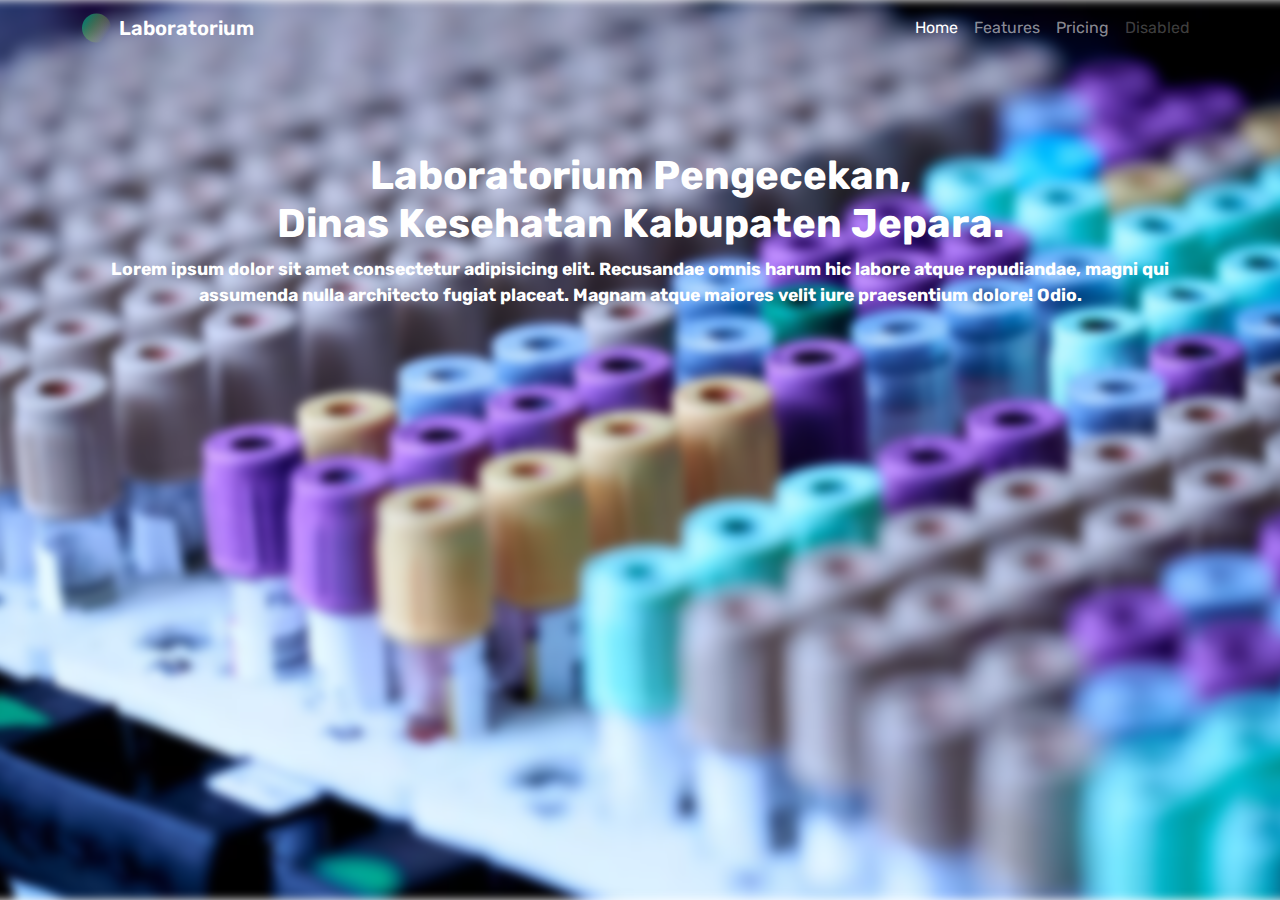
==== index.html @ 3683087e "initial commit" ====
<!DOCTYPE html>
<html lang="en">

<head>
  <meta charset="UTF-8">
  <meta http-equiv="X-UA-Compatible" content="IE=edge">
  <meta name="viewport" content="width=device-width, initial-scale=1.0">
  <!-- Rubik Fonts -->
  <link rel="preconnect" href="https://fonts.googleapis.com">
  <link rel="preconnect" href="https://fonts.gstatic.com" crossorigin>
  <link href="https://fonts.googleapis.com/css2?family=Rubik:wght@300;400;500;600;700;800;900&display=swap"
    rel="stylesheet">
  <!-- Bootstrap -->
  <link rel="stylesheet" href="./assets/vendor/bootstrap/css/bootstrap.min.css">
  <!-- Custom Style -->
  <link rel="stylesheet" href="./assets/css/landing-page/style.css">
  <title>Labo</title>
</head>

<body>
  <header>
    <!-- Navbar -->
    <nav class="navbar navbar-expand-lg navbar-dark mb-lg-5">
      <div class="container">
        <a class="navbar-brand" href="#">
          <img src="./assets/images/landing-page/app-logo.svg" alt="Logo">
          <span>Laboratorium</span>
        </a>
        <button class="navbar-toggler" type="button" data-bs-toggle="collapse" data-bs-target="#navbarNav"
          aria-controls="navbarNav" aria-expanded="false" aria-label="Toggle navigation">
          <span class="navbar-toggler-icon"></span>
        </button>
        <div class="collapse navbar-collapse" id="navbarNav">
          <ul class="navbar-nav ms-auto">
            <li class="nav-item">
              <a class="nav-link active" aria-current="page" href="#">Home</a>
            </li>
            <li class="nav-item">
              <a class="nav-link" href="#">Features</a>
            </li>
            <li class="nav-item">
              <a class="nav-link" href="#">Pricing</a>
            </li>
            <li class="nav-item">
              <a class="nav-link disabled">Disabled</a>
            </li>
          </ul>
        </div>
      </div>
    </nav>
    <!-- Home -->
    <div class="container">
      <div class="row">
        <div class="col-12 mt-lg-5">
          <div class="text-center">
            <h1 class="mb-0">Laboratorium Pengecekan,</h1>
            <h1>Dinas Kesehatan Kabupaten Jepara.</h1>
            <p>Lorem ipsum dolor sit amet consectetur adipisicing elit. Recusandae omnis harum hic labore atque repudiandae, magni qui assumenda nulla architecto fugiat placeat. Magnam atque maiores velit iure praesentium dolore! Odio.</p>
          </div>
        </div>
      </div>
    </div>
  </header>

  <!-- Bootstrap -->
  <script src="./assets/vendor/bootstrap/js/bootstrap.bundle.min.js"></script>
  <!-- Custom Script -->
  <script src="./assets/js/landing-page/script.js"></script>
</body>

</html>
---- assets/css/landing-page/style.css ----
body {
  font-family: "Rubik", sans-serif;
  color: #292D32;
}

header {
  width: 100%;
  height: 100vh;
  background: url("../../images/landing-page/header.svg");
  background-repeat: no-repeat;
  background-size: cover;
  background-position: center center;
}

header .navbar .navbar-brand {
  font-weight: 600;
  display: flex;
  gap: .5rem;
}

header h1 {
  font-size: 2.5rem;
  font-weight: 700;
  color: #fff;
}

header p {
  font-size: 1.1rem;
  font-weight: 700;
  color: #fff;
}
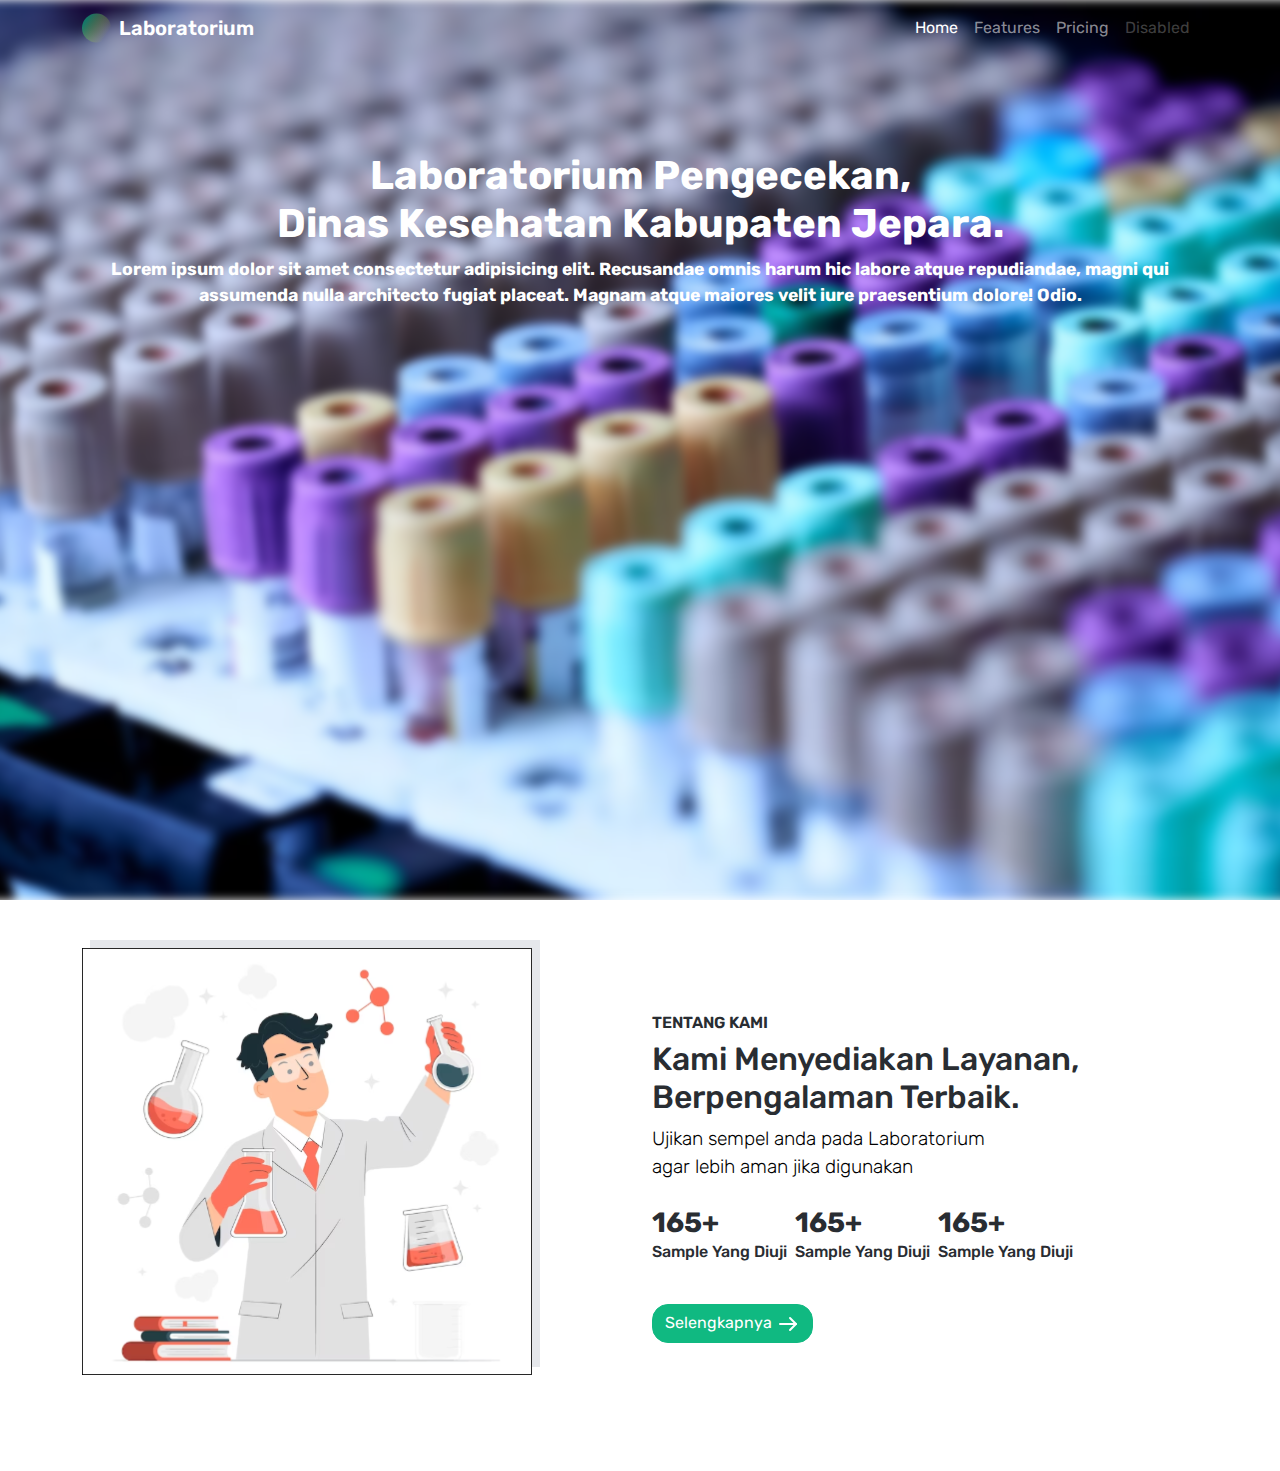
==== commit 43aa8116: "feat: about-us component" ====
--- a/index.html
+++ b/index.html
@@ -55,12 +55,53 @@
           <div class="text-center">
             <h1 class="mb-0">Laboratorium Pengecekan,</h1>
             <h1>Dinas Kesehatan Kabupaten Jepara.</h1>
-            <p>Lorem ipsum dolor sit amet consectetur adipisicing elit. Recusandae omnis harum hic labore atque repudiandae, magni qui assumenda nulla architecto fugiat placeat. Magnam atque maiores velit iure praesentium dolore! Odio.</p>
+            <p>Lorem ipsum dolor sit amet consectetur adipisicing elit. Recusandae omnis harum hic labore atque
+              repudiandae, magni qui assumenda nulla architecto fugiat placeat. Magnam atque maiores velit iure
+              praesentium dolore! Odio.</p>
           </div>
         </div>
       </div>
     </div>
   </header>
+
+  <section id="about-us" class="p-5">
+    <div class="container">
+      <div class="row align-items-center">
+        <div class="col-12 col-lg-6 mb-5">
+          <img src="./assets/images/landing-page/about-us-1.svg" class="img-fluid shadow-solid" width="450"
+            alt="About Us">
+        </div>
+        <div class="col-12 col-lg-6 mb-3">
+          <h3 class="page-title">Tentang Kami</h3>
+          <h2 class="title">Kami Menyediakan Layanan, Berpengalaman Terbaik. </h2>
+          <p class="lead">Ujikan sempel anda pada Laboratorium</p>
+          <p class="lead"> agar lebih aman jika digunakan</p>
+          <div class="stats my-4">
+            <div class="box">
+              <h3 class="value">165+</h3>
+              <p class="title">Sample Yang Diuji</p>
+            </div>
+            <div class="box">
+              <h3 class="value">165+</h3>
+              <p class="title">Sample Yang Diuji</p>
+            </div>
+            <div class="box">
+              <h3 class="value">165+</h3>
+              <p class="title">Sample Yang Diuji</p>
+            </div>
+          </div>
+          <button class="btn btn-primary rounded">
+            <span>Selengkapnya</span>
+            <svg xmlns="http://www.w3.org/2000/svg" width="24" height="24" viewBox="0 0 24 24" fill="none">
+              <path d="M20 12L4 12" stroke="#fff" stroke-width="2" stroke-linecap="round" stroke-linejoin="round" />
+              <path d="M14 18L19.9375 12.0625V12.0625C19.972 12.028 19.972 11.972 19.9375 11.9375V11.9375L14 6"
+                stroke="#fff" stroke-width="2" stroke-linecap="round" stroke-linejoin="round" />
+            </svg>
+          </button>
+        </div>
+      </div>
+    </div>
+  </section>
 
   <!-- Bootstrap -->
   <script src="./assets/vendor/bootstrap/js/bootstrap.bundle.min.js"></script>
--- a/assets/css/landing-page/style.css
+++ b/assets/css/landing-page/style.css
@@ -28,4 +28,64 @@
   font-size: 1.1rem;
   font-weight: 700;
   color: #fff;
+}
+
+#about-us img {
+  box-shadow: 8px -8px #E5E7EB;
+  transition: .5s;
+}
+
+#about-us img:hover {
+  box-shadow: 8px 8px #d7d7d7;
+}
+
+#about-us .page-title {
+  font-size: 1rem;
+  text-transform: uppercase;
+  font-weight: 600;
+}
+
+#about-us .lead {
+  margin-bottom: 0;
+  color: #010101;
+  font-size: 1.2rem;
+}
+
+#about-us .stats {
+  display: flex;
+  gap: .5rem;
+}
+
+#about-us .stats .box {
+  display: flex;
+  flex-direction: column;
+}
+
+#about-us .stats .box .value {
+  margin-bottom: 0;
+  font-weight: 700;
+}
+
+#about-us .stats .box .title {
+  font-weight: 500;
+}
+
+
+.btn-primary {
+  --bs-btn-bg: #10B981;
+  --bs-btn-border-color: #10B981;
+  --bs-btn-hover-bg: #10B981;
+  --bs-btn-hover-border-color: #10B981;
+  --bs-btn-active-bg: #10B981;
+  --bs-btn-active-border-color: #10B981;
+  border-radius: 1rem !important;
+  transition: .5s;
+}
+
+.btn-primary:hover {
+  box-shadow: 2px 2px 5px rgba(16, 185, 129, .5);
+}
+
+.btn-primary:focus {
+  border-radius: 0 !important;
 }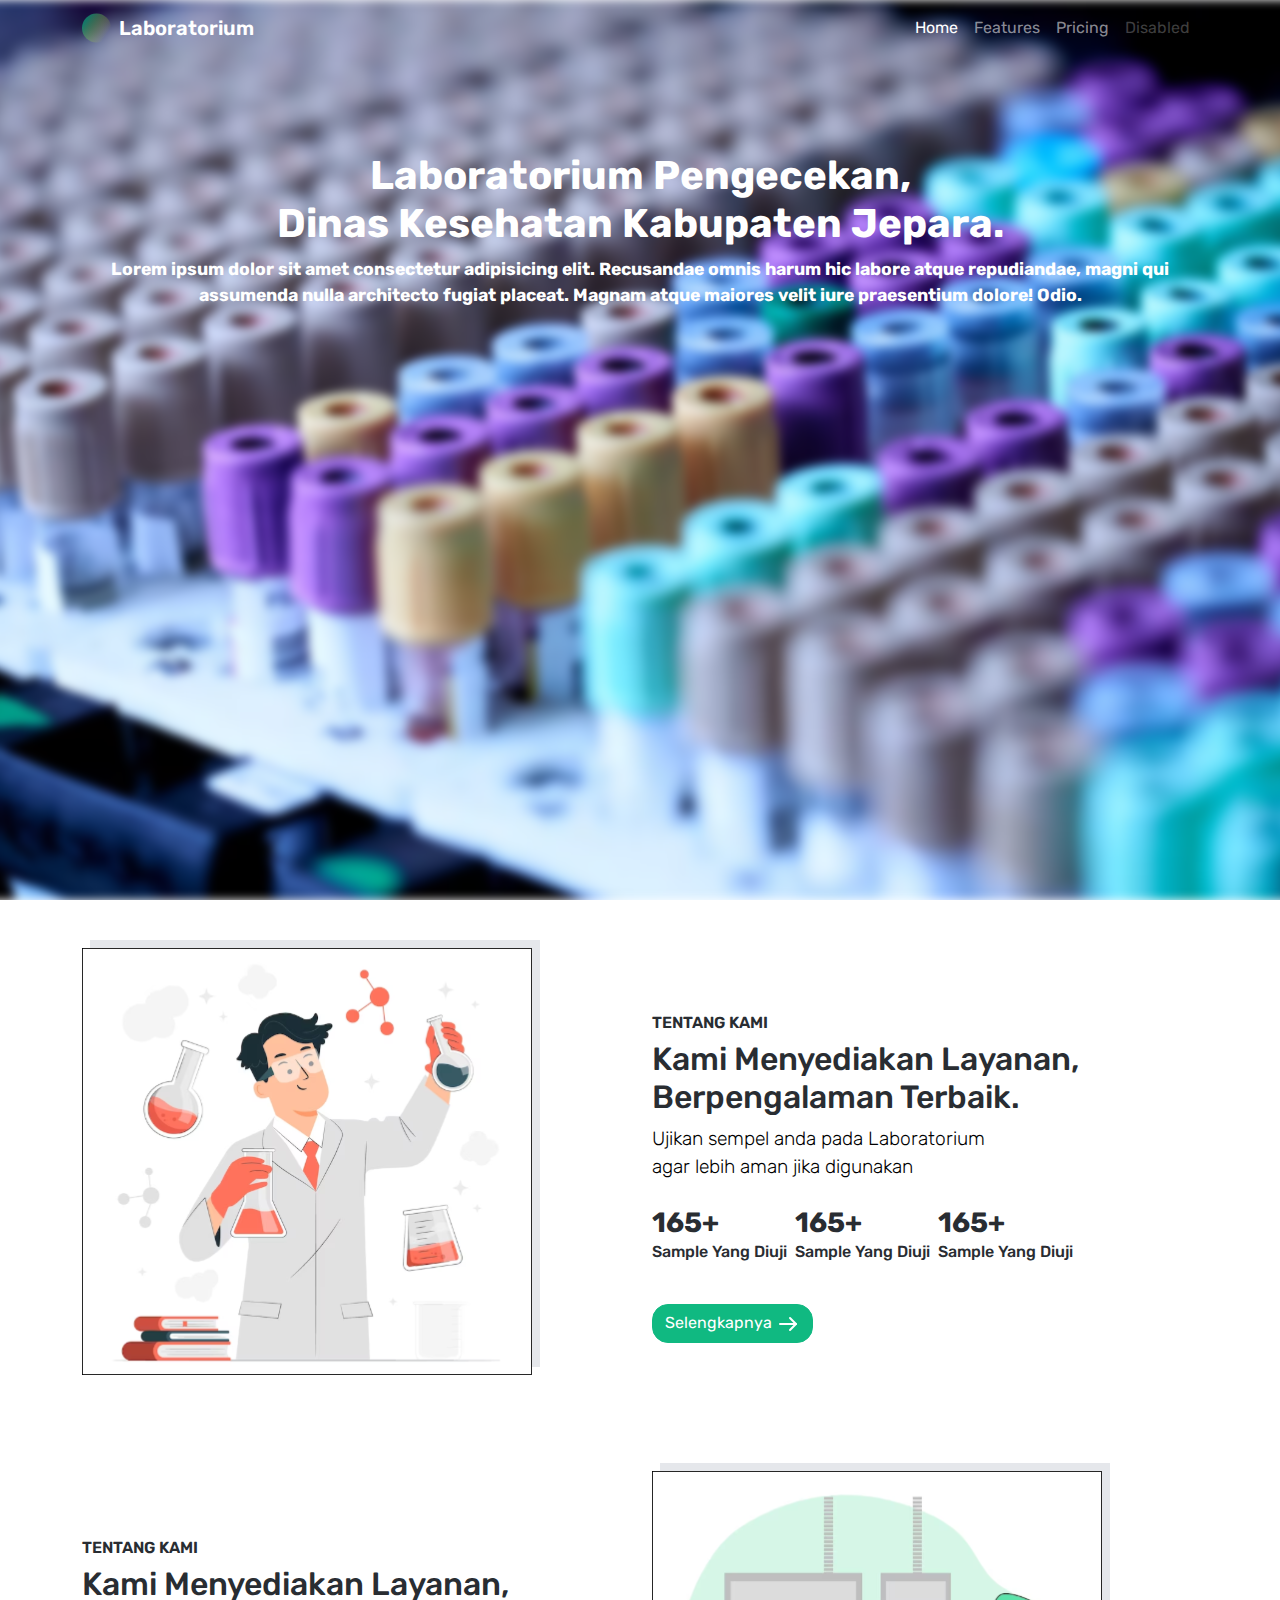
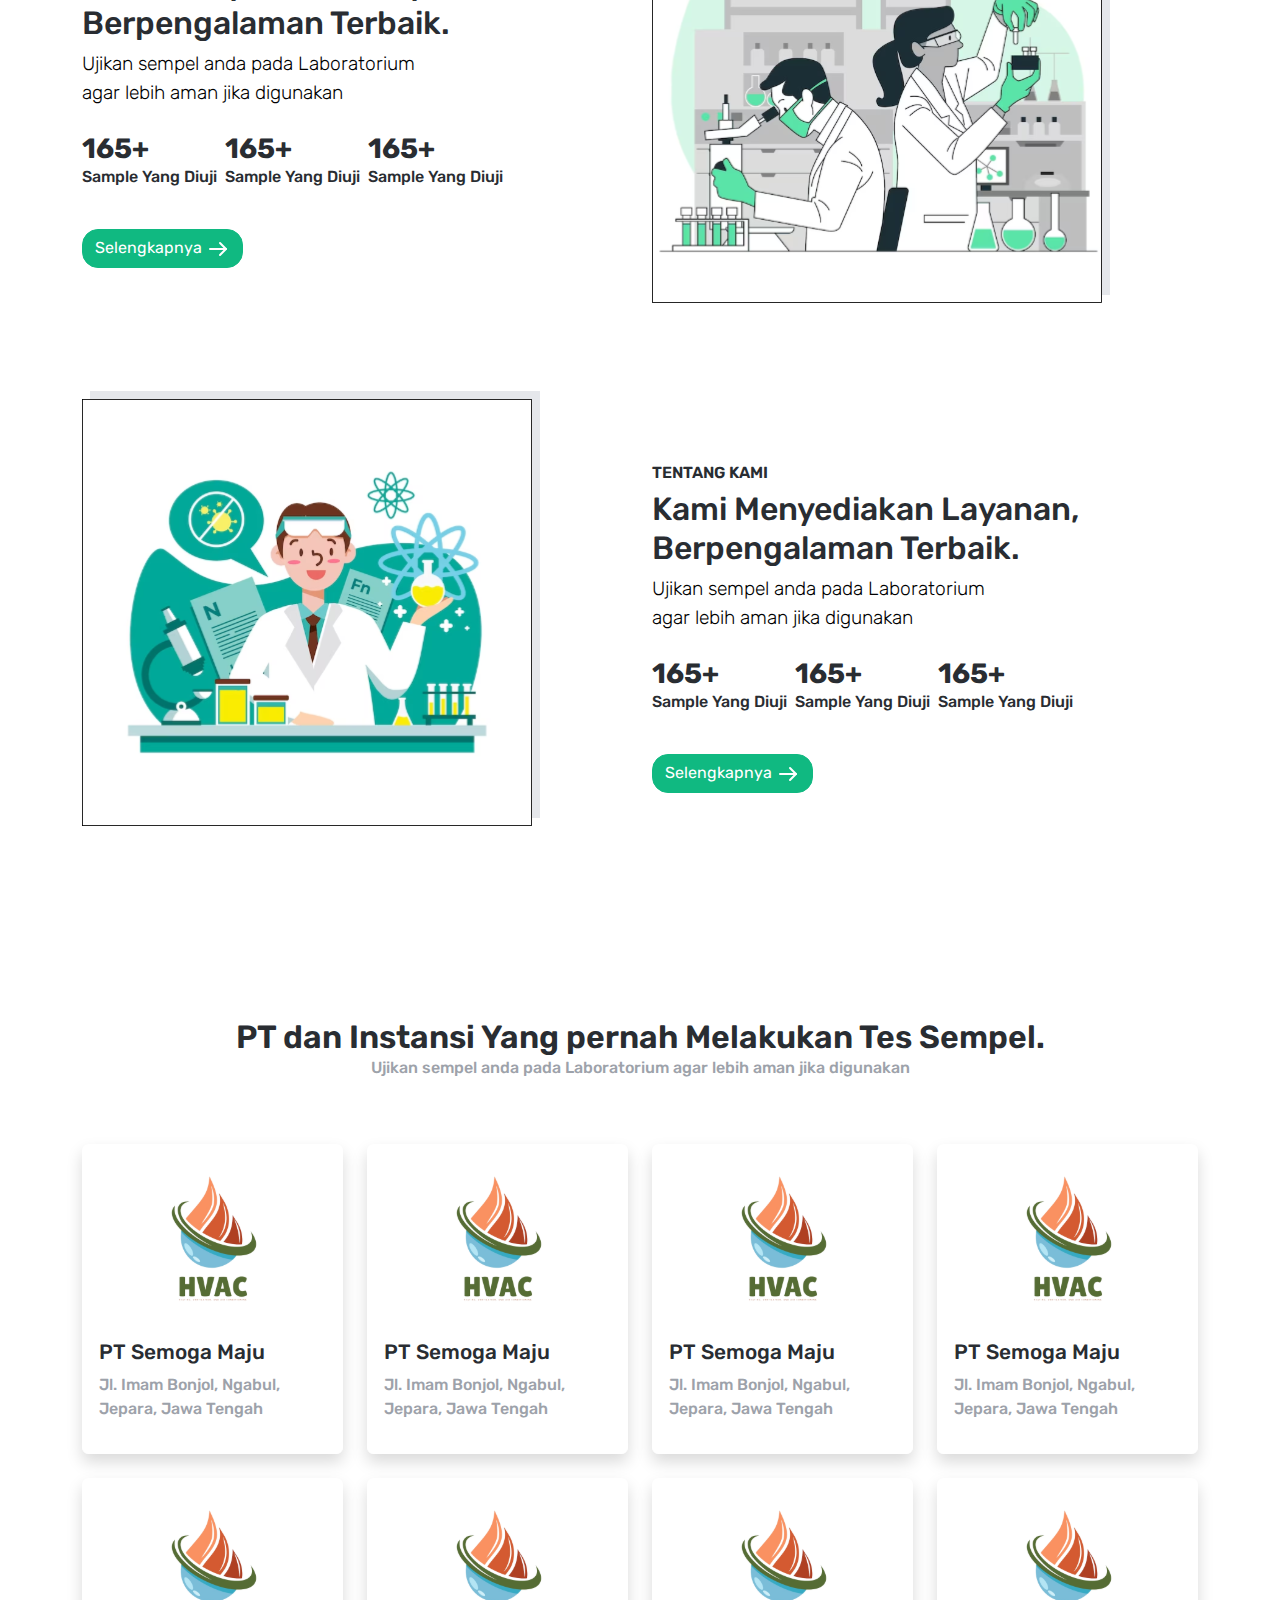
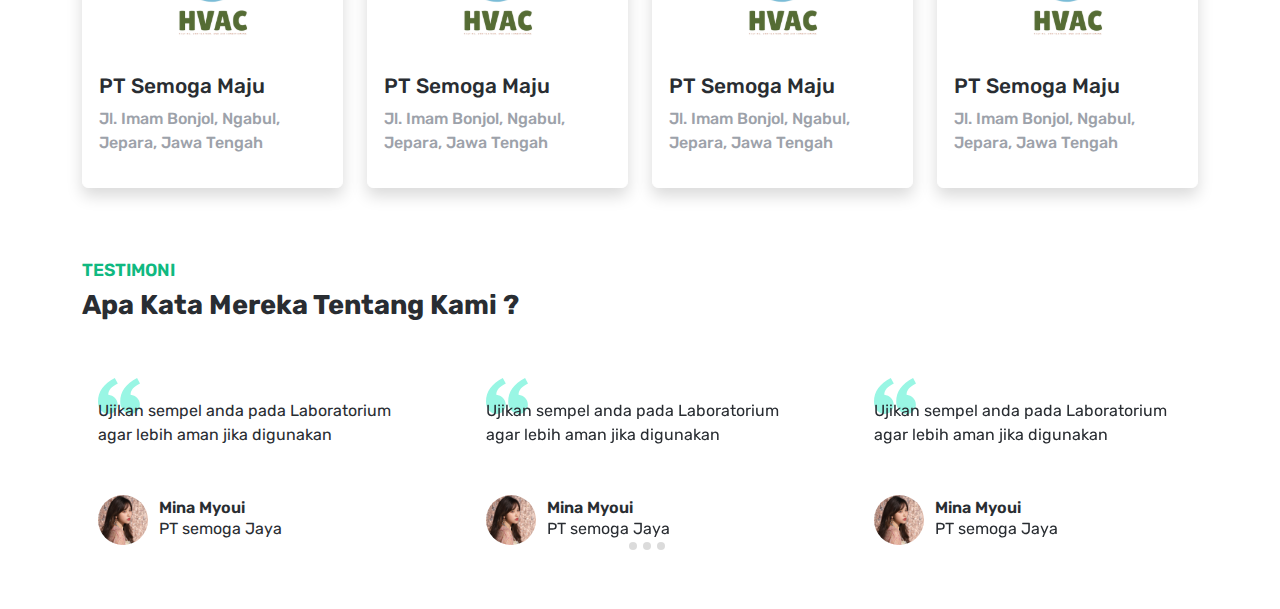
==== commit 002b6c9c: "feat: testimoni" ====
--- a/index.html
+++ b/index.html
@@ -12,8 +12,10 @@
     rel="stylesheet">
   <!-- Bootstrap -->
   <link rel="stylesheet" href="./assets/vendor/bootstrap/css/bootstrap.min.css">
+  <!-- Splide JS -->
+  <link rel="stylesheet" href="./assets/vendor/splide/dist/css/splide.min.css">
   <!-- Custom Style -->
-  <link rel="stylesheet" href="./assets/css/landing-page/style.css">
+  <link rel="stylesheet" href="./assets/css/style.css">
   <title>Labo</title>
 </head>
 
@@ -23,7 +25,7 @@
     <nav class="navbar navbar-expand-lg navbar-dark mb-lg-5">
       <div class="container">
         <a class="navbar-brand" href="#">
-          <img src="./assets/images/landing-page/app-logo.svg" alt="Logo">
+          <img src="./assets/images/app-logo.svg" alt="Logo">
           <span>Laboratorium</span>
         </a>
         <button class="navbar-toggler" type="button" data-bs-toggle="collapse" data-bs-target="#navbarNav"
@@ -66,10 +68,9 @@
 
   <section id="about-us" class="p-5">
     <div class="container">
-      <div class="row align-items-center">
+      <div class="row align-items-center mb-5">
         <div class="col-12 col-lg-6 mb-5">
-          <img src="./assets/images/landing-page/about-us-1.svg" class="img-fluid shadow-solid" width="450"
-            alt="About Us">
+          <img src="./assets/images/about-us-1.svg" class="img-fluid shadow-solid" width="450" alt="About Us">
         </div>
         <div class="col-12 col-lg-6 mb-3">
           <h3 class="page-title">Tentang Kami</h3>
@@ -100,13 +101,254 @@
           </button>
         </div>
       </div>
+      <div class="row align-items-center mb-5">
+        <div class="col-12 col-lg-6 mb-3">
+          <h3 class="page-title">Tentang Kami</h3>
+          <h2 class="title">Kami Menyediakan Layanan, Berpengalaman Terbaik. </h2>
+          <p class="lead">Ujikan sempel anda pada Laboratorium</p>
+          <p class="lead"> agar lebih aman jika digunakan</p>
+          <div class="stats my-4">
+            <div class="box">
+              <h3 class="value">165+</h3>
+              <p class="title">Sample Yang Diuji</p>
+            </div>
+            <div class="box">
+              <h3 class="value">165+</h3>
+              <p class="title">Sample Yang Diuji</p>
+            </div>
+            <div class="box">
+              <h3 class="value">165+</h3>
+              <p class="title">Sample Yang Diuji</p>
+            </div>
+          </div>
+          <button class="btn btn-primary rounded">
+            <span>Selengkapnya</span>
+            <svg xmlns="http://www.w3.org/2000/svg" width="24" height="24" viewBox="0 0 24 24" fill="none">
+              <path d="M20 12L4 12" stroke="#fff" stroke-width="2" stroke-linecap="round" stroke-linejoin="round" />
+              <path d="M14 18L19.9375 12.0625V12.0625C19.972 12.028 19.972 11.972 19.9375 11.9375V11.9375L14 6"
+                stroke="#fff" stroke-width="2" stroke-linecap="round" stroke-linejoin="round" />
+            </svg>
+          </button>
+        </div>
+        <div class="col-12 col-lg-6 mb-5">
+          <img src="./assets/images/about-us-2.svg" class="img-fluid shadow-solid" width="450" alt="About Us">
+        </div>
+      </div>
+      <div class="row align-items-center mb-5">
+        <div class="col-12 col-lg-6 mb-5">
+          <img src="./assets/images/about-us-3.svg" class="img-fluid shadow-solid" width="450" alt="About Us">
+        </div>
+        <div class="col-12 col-lg-6 mb-3">
+          <h3 class="page-title">Tentang Kami</h3>
+          <h2 class="title">Kami Menyediakan Layanan, Berpengalaman Terbaik. </h2>
+          <p class="lead">Ujikan sempel anda pada Laboratorium</p>
+          <p class="lead"> agar lebih aman jika digunakan</p>
+          <div class="stats my-4">
+            <div class="box">
+              <h3 class="value">165+</h3>
+              <p class="title">Sample Yang Diuji</p>
+            </div>
+            <div class="box">
+              <h3 class="value">165+</h3>
+              <p class="title">Sample Yang Diuji</p>
+            </div>
+            <div class="box">
+              <h3 class="value">165+</h3>
+              <p class="title">Sample Yang Diuji</p>
+            </div>
+          </div>
+          <button class="btn btn-primary rounded">
+            <span>Selengkapnya</span>
+            <svg xmlns="http://www.w3.org/2000/svg" width="24" height="24" viewBox="0 0 24 24" fill="none">
+              <path d="M20 12L4 12" stroke="#fff" stroke-width="2" stroke-linecap="round" stroke-linejoin="round" />
+              <path d="M14 18L19.9375 12.0625V12.0625C19.972 12.028 19.972 11.972 19.9375 11.9375V11.9375L14 6"
+                stroke="#fff" stroke-width="2" stroke-linecap="round" stroke-linejoin="round" />
+            </svg>
+          </button>
+        </div>
+      </div>
     </div>
   </section>
 
+  <section id="trusted-by">
+    <div class="container my-5">
+      <div class="row">
+        <div class="col-12 mb-5">
+          <div class="text-center">
+            <h2 class="page-title">PT dan Instansi Yang pernah Melakukan Tes Sempel.</h2>
+            <p class="page-lead">Ujikan sempel anda pada Laboratorium agar lebih aman jika digunakan</p>
+          </div>
+        </div>
+        <div class="col-12 col-lg-3 mb-4">
+          <div class="card shadow">
+            <div class="card-body">
+              <div class="text-center mb-4">
+                <img src="./assets/images/company-logo.svg" class="img-fluid" alt="Company Logo">
+              </div>
+              <h3 class="title">PT Semoga Maju</h3>
+              <p class="lead">Jl. Imam Bonjol, Ngabul, Jepara, Jawa Tengah</p>
+            </div>
+          </div>
+        </div>
+        <div class="col-12 col-lg-3 mb-4">
+          <div class="card shadow">
+            <div class="card-body">
+              <div class="text-center mb-4">
+                <img src="./assets/images/company-logo.svg" class="img-fluid" alt="Company Logo">
+              </div>
+              <h3 class="title">PT Semoga Maju</h3>
+              <p class="lead">Jl. Imam Bonjol, Ngabul, Jepara, Jawa Tengah</p>
+            </div>
+          </div>
+        </div>
+        <div class="col-12 col-lg-3 mb-4">
+          <div class="card shadow">
+            <div class="card-body">
+              <div class="text-center mb-4">
+                <img src="./assets/images/company-logo.svg" class="img-fluid" alt="Company Logo">
+              </div>
+              <h3 class="title">PT Semoga Maju</h3>
+              <p class="lead">Jl. Imam Bonjol, Ngabul, Jepara, Jawa Tengah</p>
+            </div>
+          </div>
+        </div>
+        <div class="col-12 col-lg-3 mb-4">
+          <div class="card shadow">
+            <div class="card-body">
+              <div class="text-center mb-4">
+                <img src="./assets/images/company-logo.svg" class="img-fluid" alt="Company Logo">
+              </div>
+              <h3 class="title">PT Semoga Maju</h3>
+              <p class="lead">Jl. Imam Bonjol, Ngabul, Jepara, Jawa Tengah</p>
+            </div>
+          </div>
+        </div>
+
+        <div class="col-12 col-lg-3 mb-4">
+          <div class="card shadow">
+            <div class="card-body">
+              <div class="text-center mb-4">
+                <img src="./assets/images/company-logo.svg" class="img-fluid" alt="Company Logo">
+              </div>
+              <h3 class="title">PT Semoga Maju</h3>
+              <p class="lead">Jl. Imam Bonjol, Ngabul, Jepara, Jawa Tengah</p>
+            </div>
+          </div>
+        </div>
+        <div class="col-12 col-lg-3 mb-4">
+          <div class="card shadow">
+            <div class="card-body">
+              <div class="text-center mb-4">
+                <img src="./assets/images/company-logo.svg" class="img-fluid" alt="Company Logo">
+              </div>
+              <h3 class="title">PT Semoga Maju</h3>
+              <p class="lead">Jl. Imam Bonjol, Ngabul, Jepara, Jawa Tengah</p>
+            </div>
+          </div>
+        </div>
+        <div class="col-12 col-lg-3">
+          <div class="card shadow">
+            <div class="card-body">
+              <div class="text-center mb-4">
+                <img src="./assets/images/company-logo.svg" class="img-fluid" alt="Company Logo">
+              </div>
+              <h3 class="title">PT Semoga Maju</h3>
+              <p class="lead">Jl. Imam Bonjol, Ngabul, Jepara, Jawa Tengah</p>
+            </div>
+          </div>
+        </div>
+        <div class="col-12 col-lg-3 mb-3">
+          <div class="card shadow">
+            <div class="card-body">
+              <div class="text-center mb-4">
+                <img src="./assets/images/company-logo.svg" class="img-fluid" alt="Company Logo">
+              </div>
+              <h3 class="title">PT Semoga Maju</h3>
+              <p class="lead">Jl. Imam Bonjol, Ngabul, Jepara, Jawa Tengah</p>
+            </div>
+          </div>
+        </div>
+      </div>
+    </div>
+  </section>
+  <section id="testimoni" class="my-5">
+    <div class="container">
+      <div class="row">
+        <div class="col-12 col-lg-6">
+          <h3 class="page-title text-primary">Testimoni</h3>
+          <h4 class="header">Apa Kata Mereka Tentang Kami ?</h4>
+        </div>
+        <div class="col-12 mt-5">
+          <section class="splide" aria-label="Placeholder Example">
+            <div class="splide__arrows"></div>
+            <div class="splide__track">
+              <div class="splide__list">
+                <div class="splide__slide card">
+                  <div class="card-body">
+                    <img src="./assets/images/testimoni.svg" alt="quote" class="quote">
+                    <p>Ujikan sempel anda pada Laboratorium agar lebih aman jika digunakan</p>
+                    <div class="user mt-5">
+                      <img src="./assets/images/user-testimoni.svg" alt="Mina Myoui">
+                      <div class="info">
+                        <h3>Mina Myoui</h3>
+                        <p>PT semoga Jaya</p>
+                      </div>
+                    </div>
+                  </div>
+                </div>
+                <div class="splide__slide card">
+                  <div class="card-body">
+                    <img src="./assets/images/testimoni.svg" alt="quote" class="quote">
+                    <p>Ujikan sempel anda pada Laboratorium agar lebih aman jika digunakan</p>
+                    <div class="user mt-5">
+                      <img src="./assets/images/user-testimoni.svg" alt="Mina Myoui">
+                      <div class="info">
+                        <h3>Mina Myoui</h3>
+                        <p>PT semoga Jaya</p>
+                      </div>
+                    </div>
+                  </div>
+                </div>
+                <div class="splide__slide card">
+                  <div class="card-body">
+                    <img src="./assets/images/testimoni.svg" alt="quote" class="quote">
+                    <p>Ujikan sempel anda pada Laboratorium agar lebih aman jika digunakan</p>
+                    <div class="user mt-5">
+                      <img src="./assets/images/user-testimoni.svg" alt="Mina Myoui">
+                      <div class="info">
+                        <h3>Mina Myoui</h3>
+                        <p>PT semoga Jaya</p>
+                      </div>
+                    </div>
+                  </div>
+                </div>
+                <div class="splide__slide card">
+                  <div class="card-body">
+                    <img src="./assets/images/testimoni.svg" alt="quote" class="quote">
+                    <p>Ujikan sempel anda pada Laboratorium agar lebih aman jika digunakan</p>
+                    <div class="user mt-5">
+                      <img src="./assets/images/user-testimoni.svg" alt="Mina Myoui">
+                      <div class="info">
+                        <h3>Mina Myoui</h3>
+                        <p>PT semoga Jaya</p>
+                      </div>
+                    </div>
+                  </div>
+                </div>
+              </div>
+            </div>
+          </section>
+        </div>
+      </div>
+    </div>
+  </section>
+
   <!-- Bootstrap -->
   <script src="./assets/vendor/bootstrap/js/bootstrap.bundle.min.js"></script>
+  <!-- Splide  -->
+  <script src="./assets/vendor/splide/dist/js/splide.min.js"></script>
   <!-- Custom Script -->
-  <script src="./assets/js/landing-page/script.js"></script>
+  <script src="./assets/js/script.js"></script>
 </body>
 
 </html>--- a/assets/css/style.css
+++ b/assets/css/style.css
@@ -0,0 +1,176 @@
+body {
+  font-family: "Rubik", sans-serif;
+  color: #292D32;
+}
+
+header {
+  width: 100%;
+  height: 100vh;
+  background: url("../images/header.svg");
+  background-repeat: no-repeat;
+  background-size: cover;
+  background-position: center center;
+}
+
+header .navbar .navbar-brand {
+  font-weight: 600;
+  display: flex;
+  gap: .5rem;
+}
+
+header h1 {
+  font-size: 2.5rem;
+  font-weight: 700;
+  color: #fff;
+}
+
+header p {
+  font-size: 1.1rem;
+  font-weight: 700;
+  color: #fff;
+}
+
+#about-us img {
+  box-shadow: 8px -8px #E5E7EB;
+  transition: .5s;
+}
+
+#about-us img:hover {
+  box-shadow: 8px 8px #d7d7d7;
+}
+
+#about-us .page-title {
+  font-size: 1rem;
+  text-transform: uppercase;
+  font-weight: 600;
+}
+
+#about-us .lead {
+  margin-bottom: 0;
+  color: #010101;
+  font-size: 1.2rem;
+}
+
+#about-us .stats {
+  display: flex;
+  gap: .5rem;
+}
+
+#about-us .stats .box {
+  display: flex;
+  flex-direction: column;
+}
+
+#about-us .stats .box .value {
+  margin-bottom: 0;
+  font-weight: 700;
+}
+
+#about-us .stats .box .title {
+  font-weight: 500;
+}
+
+
+.btn-primary {
+  --bs-btn-bg: #10B981;
+  --bs-btn-border-color: #10B981;
+  --bs-btn-hover-bg: #10B981;
+  --bs-btn-hover-border-color: #10B981;
+  --bs-btn-active-bg: #10B981;
+  --bs-btn-active-border-color: #10B981;
+  border-radius: 1rem !important;
+  transition: .5s;
+}
+
+.btn-primary:hover {
+  box-shadow: 2px 2px 5px rgba(16, 185, 129, .5);
+}
+
+.btn-primary:focus {
+  border-radius: 0 !important;
+}
+
+#trusted-by .page-title {
+  font-weight: 600;
+  margin: 0;
+}
+
+#trusted-by .page-lead {
+  color: #9DA2AA;
+  font-weight: 500;
+}
+
+#trusted-by .title {
+  font-size: 1.3rem;
+}
+
+#trusted-by .lead {
+  font-size: 1rem;
+  font-weight: 500;
+  color: #9DA2AA;
+}
+
+#trusted-by .card {
+  transition: .5s;
+  border: 1px solid #fff;
+}
+
+#trusted-by .card:hover {
+  box-shadow: 5px 5px 0 1px #E5E7EB !important;
+  border: 1px solid #10B981 !important;
+}
+
+#testimoni .page-title {
+  font-size: 1.1rem;
+  font-weight: 600;
+  text-transform: uppercase;
+  color: #10B981 !important;
+}
+
+#testimoni .header {
+  font-weight: 700;
+  font-size: 1.7rem;
+}
+
+.splide__slide.card {
+  position: relative;
+  border: 0;
+}
+
+.splide__slide.card img.quote {
+  position: absolute;
+  top: 0;
+  z-index: 99;
+  left: 16px;
+}
+
+.splide__slide.card p {
+  position: relative;
+  z-index: 999;
+  margin-top: .3rem;
+}
+
+#testimoni .user {
+  display: flex;
+  align-items: center;
+  gap: .7rem;
+}
+
+#testimoni .user img {
+  width: 50px;
+}
+
+#testimoni .user .info {
+  display: flex;
+  flex-direction: column;
+}
+
+#testimoni .user .info h3 {
+  font-size: 1rem;
+  font-weight: 600;
+  margin-bottom: 0 !important;
+}
+
+#testimoni .user .info p {
+  margin: 0;
+}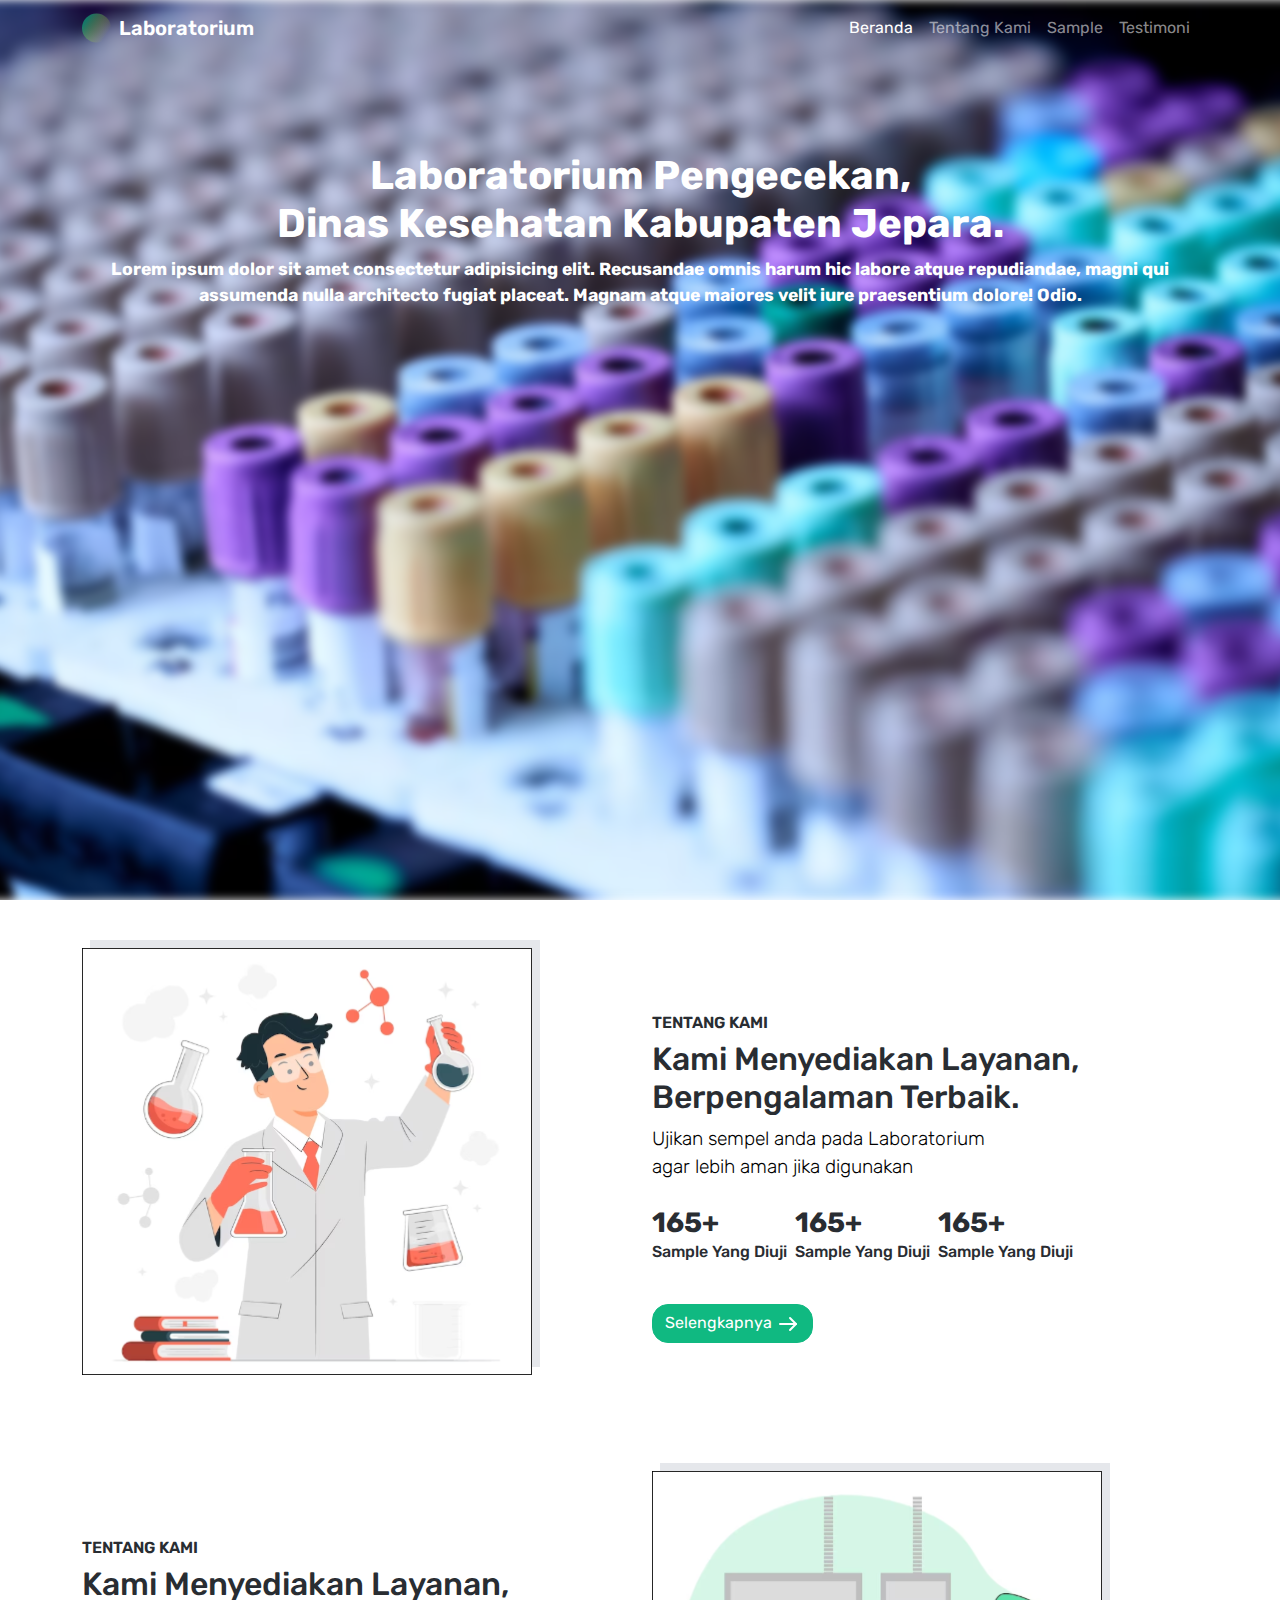
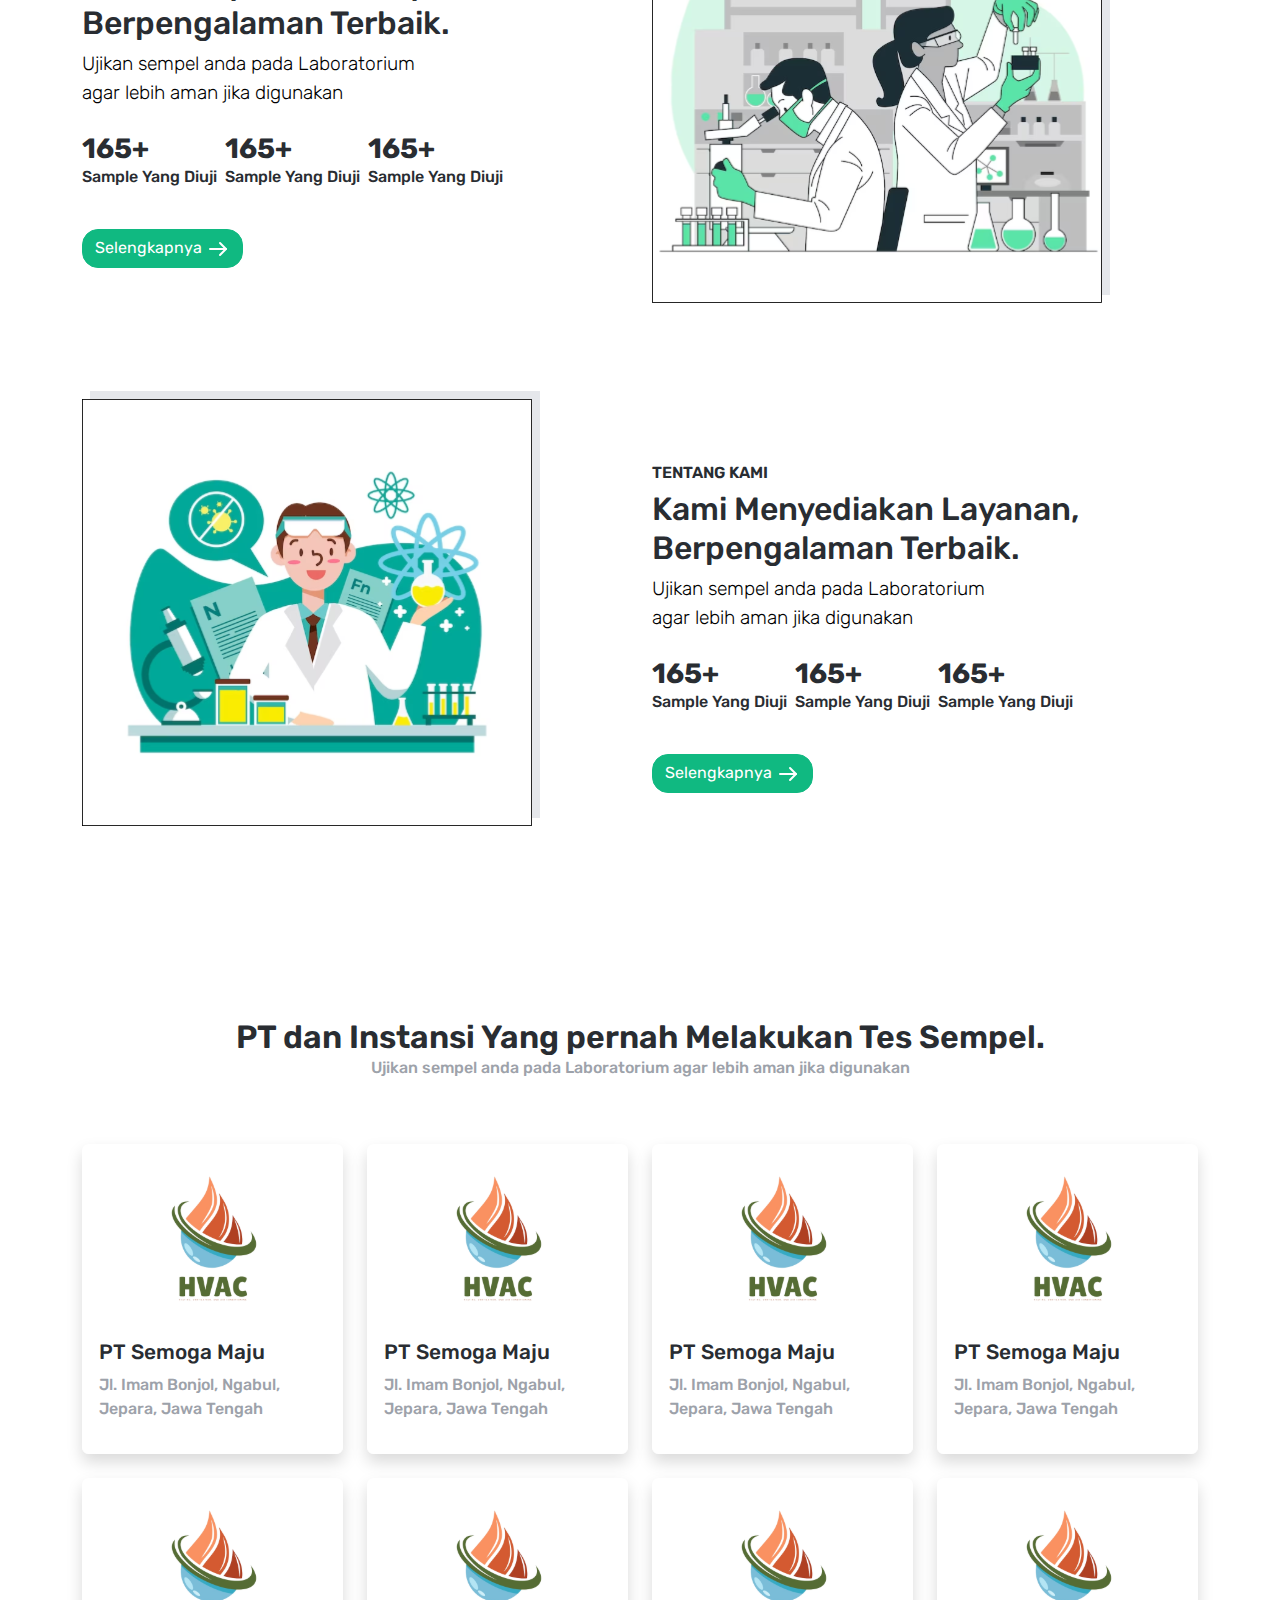
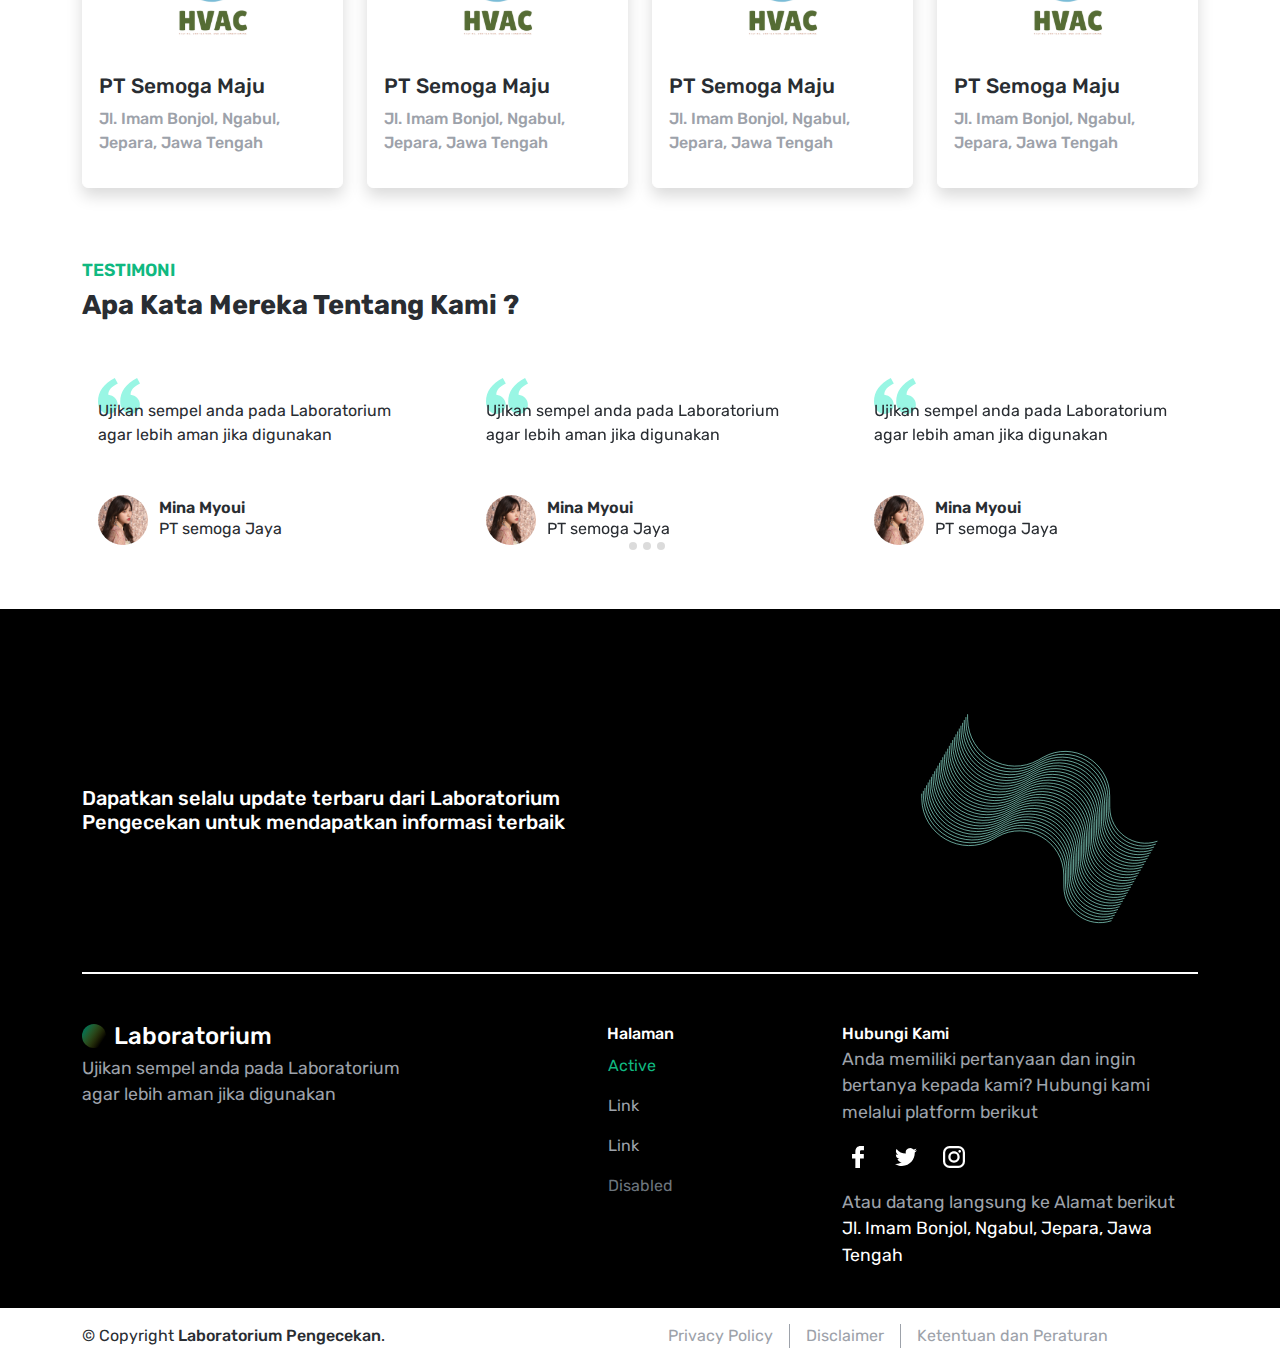
==== commit 9e8516a0: "feat: footer" ====
--- a/index.html
+++ b/index.html
@@ -35,16 +35,16 @@
         <div class="collapse navbar-collapse" id="navbarNav">
           <ul class="navbar-nav ms-auto">
             <li class="nav-item">
-              <a class="nav-link active" aria-current="page" href="#">Home</a>
+              <a class="nav-link active" href="#">Beranda</a>
             </li>
             <li class="nav-item">
-              <a class="nav-link" href="#">Features</a>
+              <a class="nav-link" href="#about-us">Tentang Kami</a>
             </li>
             <li class="nav-item">
-              <a class="nav-link" href="#">Pricing</a>
+              <a class="nav-link" href="#">Sample</a>
             </li>
             <li class="nav-item">
-              <a class="nav-link disabled">Disabled</a>
+              <a class="nav-link" href="#testimoni">Testimoni</a>
             </li>
           </ul>
         </div>
@@ -342,6 +342,112 @@
       </div>
     </div>
   </section>
+  <footer>
+    <div class="container">
+      <div class="row align-items-center py-5">
+        <div class="col-12 col-lg-6">
+          <h5>Dapatkan selalu update terbaru dari Laboratorium Pengecekan untuk mendapatkan informasi terbaik</h5>
+        </div>
+        <div class="col-12 col-lg-6">
+          <div class="d-flex justify-content-end">
+            <img src="./assets/images/footer.svg" class="img-fluid" alt="footer">
+          </div>
+        </div>
+        <div class="col-12">
+          <div class="separator"></div>
+        </div>
+      </div>
+    </div>
+    <div class="container">
+      <div class="row pb-4">
+        <div class="col-12 col-lg-4">
+          <div class="d-flex gap-2 align-items-center mb-1">
+            <img src="./assets/images/app-logo.svg" width="24" alt="App Logo">
+            <h3 class="h4 mb-0">Laboratorium</h3>
+          </div>
+          <p class="lead">Ujikan sempel anda pada Laboratorium agar lebih aman jika digunakan</p>
+        </div>
+        <div class="col-12 col-lg-4">
+          <div class="text-center">
+            <div class="navbar-brand">Halaman</div>
+          </div>
+          <div class="d-flex justify-content-center">
+            <ul class="nav flex-column">
+              <li class="nav-item">
+                <a class="nav-link active" aria-current="page" href="#">Active</a>
+              </li>
+              <li class="nav-item">
+                <a class="nav-link" href="#">Link</a>
+              </li>
+              <li class="nav-item">
+                <a class="nav-link" href="#">Link</a>
+              </li>
+              <li class="nav-item">
+                <a class="nav-link disabled">Disabled</a>
+              </li>
+            </ul>
+          </div>
+        </div>
+        <div class="col-12 col-lg-4">
+          <div class="navbar-brand">Hubungi Kami</div>
+          <p class="lead">
+            Anda memiliki pertanyaan dan ingin
+            bertanya kepada kami? Hubungi kami
+            melalui platform berikut
+          </p>
+          <div class="d-flex gap-3 align-items-center mb-3">
+            <a href="#">
+              <svg xmlns="http://www.w3.org/2000/svg" fill="#fff" width="32" height="32" viewBox="0 0 32 32">
+                <path
+                  d="M21.95 5.005l-3.306-.004c-3.206 0-5.277 2.124-5.277 5.415v2.495H10.05v4.515h3.317l-.004 9.575h4.641l.004-9.575h3.806l-.003-4.514h-3.803v-2.117c0-1.018.241-1.533 1.566-1.533l2.366-.001.01-4.256z" />
+              </svg>
+            </a>
+            <a href="#">
+              <svg xmlns="http://www.w3.org/2000/svg" fill="#fff" width="32" height="32" viewBox="0 0 32 32">
+                <path
+                  d="M11.919 24.94c-2.548 0-4.921-.747-6.919-2.032a9.049 9.049 0 0 0 6.681-1.867 4.512 4.512 0 0 1-4.215-3.137c.276.054.559.082.848.082.412 0 .812-.056 1.193-.156a4.519 4.519 0 0 1-3.622-4.425v-.059a4.478 4.478 0 0 0 2.042.564 4.507 4.507 0 0 1-2.008-3.758c0-.824.225-1.602.612-2.268a12.811 12.811 0 0 0 9.303 4.715 4.517 4.517 0 0 1 7.692-4.115 9.107 9.107 0 0 0 2.866-1.094 4.542 4.542 0 0 1-1.983 2.498 9.08 9.08 0 0 0 2.592-.71 9.283 9.283 0 0 1-2.252 2.337c.008.193.014.388.014.583-.001 5.962-4.542 12.843-12.844 12.842" />
+              </svg>
+            </a>
+            <a href="#">
+              <svg xmlns="http://www.w3.org/2000/svg" fill="#fff" width="32" height="32" viewBox="0 0 32 32">
+                <path
+                  d="M20.445 5h-8.891A6.559 6.559 0 0 0 5 11.554v8.891A6.559 6.559 0 0 0 11.554 27h8.891a6.56 6.56 0 0 0 6.554-6.555v-8.891A6.557 6.557 0 0 0 20.445 5zm4.342 15.445a4.343 4.343 0 0 1-4.342 4.342h-8.891a4.341 4.341 0 0 1-4.341-4.342v-8.891a4.34 4.34 0 0 1 4.341-4.341h8.891a4.342 4.342 0 0 1 4.341 4.341l.001 8.891z" />
+                <path
+                  d="M16 10.312c-3.138 0-5.688 2.551-5.688 5.688s2.551 5.688 5.688 5.688 5.688-2.551 5.688-5.688-2.55-5.688-5.688-5.688zm0 9.163a3.475 3.475 0 1 1-.001-6.95 3.475 3.475 0 0 1 .001 6.95zM21.7 8.991a1.363 1.363 0 1 1-1.364 1.364c0-.752.51-1.364 1.364-1.364z" />
+              </svg>
+            </a>
+          </div>
+          <p class="lead mb-0">
+            Atau datang langsung ke Alamat berikut
+          </p>
+          <p class="lead text-white">
+            Jl. Imam Bonjol, Ngabul, Jepara, Jawa Tengah
+          </p>
+        </div>
+      </div>
+    </div>
+  </footer>
+  <div id="copyright">
+    <div class="container">
+      <div class="row">
+        <div class="col-12 col-lg-6">
+          <div class="py-3">
+            <p class="mb-0">&copy; Copyright <span class="fw-bold">Laboratorium Pengecekan</span>. </p>
+          </div>
+        </div>
+        <div class="col-12 col-lg-6">
+          <div class="py-3">
+            <div class="navigation">
+              <a href="#">Privacy Policy</a>
+              <a href="#">Disclaimer</a>
+              <a href="#">Ketentuan dan Peraturan</a>
+            </div>
+          </div>
+
+        </div>
+      </div>
+    </div>
+  </div>
 
   <!-- Bootstrap -->
   <script src="./assets/vendor/bootstrap/js/bootstrap.bundle.min.js"></script>
--- a/assets/css/style.css
+++ b/assets/css/style.css
@@ -173,4 +173,59 @@
 
 #testimoni .user .info p {
   margin: 0;
-}+}
+
+footer {
+  background-color: #000;
+  color: #fff;
+}
+
+footer .separator {
+  border: 1px solid #fff;
+}
+
+footer .lead {
+  color: #9DA2AA;
+  font-size: 1.1rem;
+  font-weight: 400;
+}
+
+footer .navbar-brand {
+  font-weight: 500;
+}
+
+footer .nav-link {
+  padding: .5rem 0;
+  color: #9DA2AA;
+}
+
+footer .nav-link:hover {
+  color: #fff;
+}
+
+footer .nav-link.active {
+  color: #10B981;
+}
+
+#copyright .fw-bold {
+  font-weight: 500 !important;
+}
+
+#copyright .navigation {
+  display: flex;
+}
+
+#copyright .navigation a {
+  padding: 0 1rem;
+  color: #9DA2AA;
+  text-decoration: none;
+  border-right: 1px solid #9DA2AA;
+}
+
+#copyright .navigation a:last-child {
+  border-right: 1px solid #fff;
+}
+
+#copyright .navigation a:hover {
+  color: #10B981;
+} 